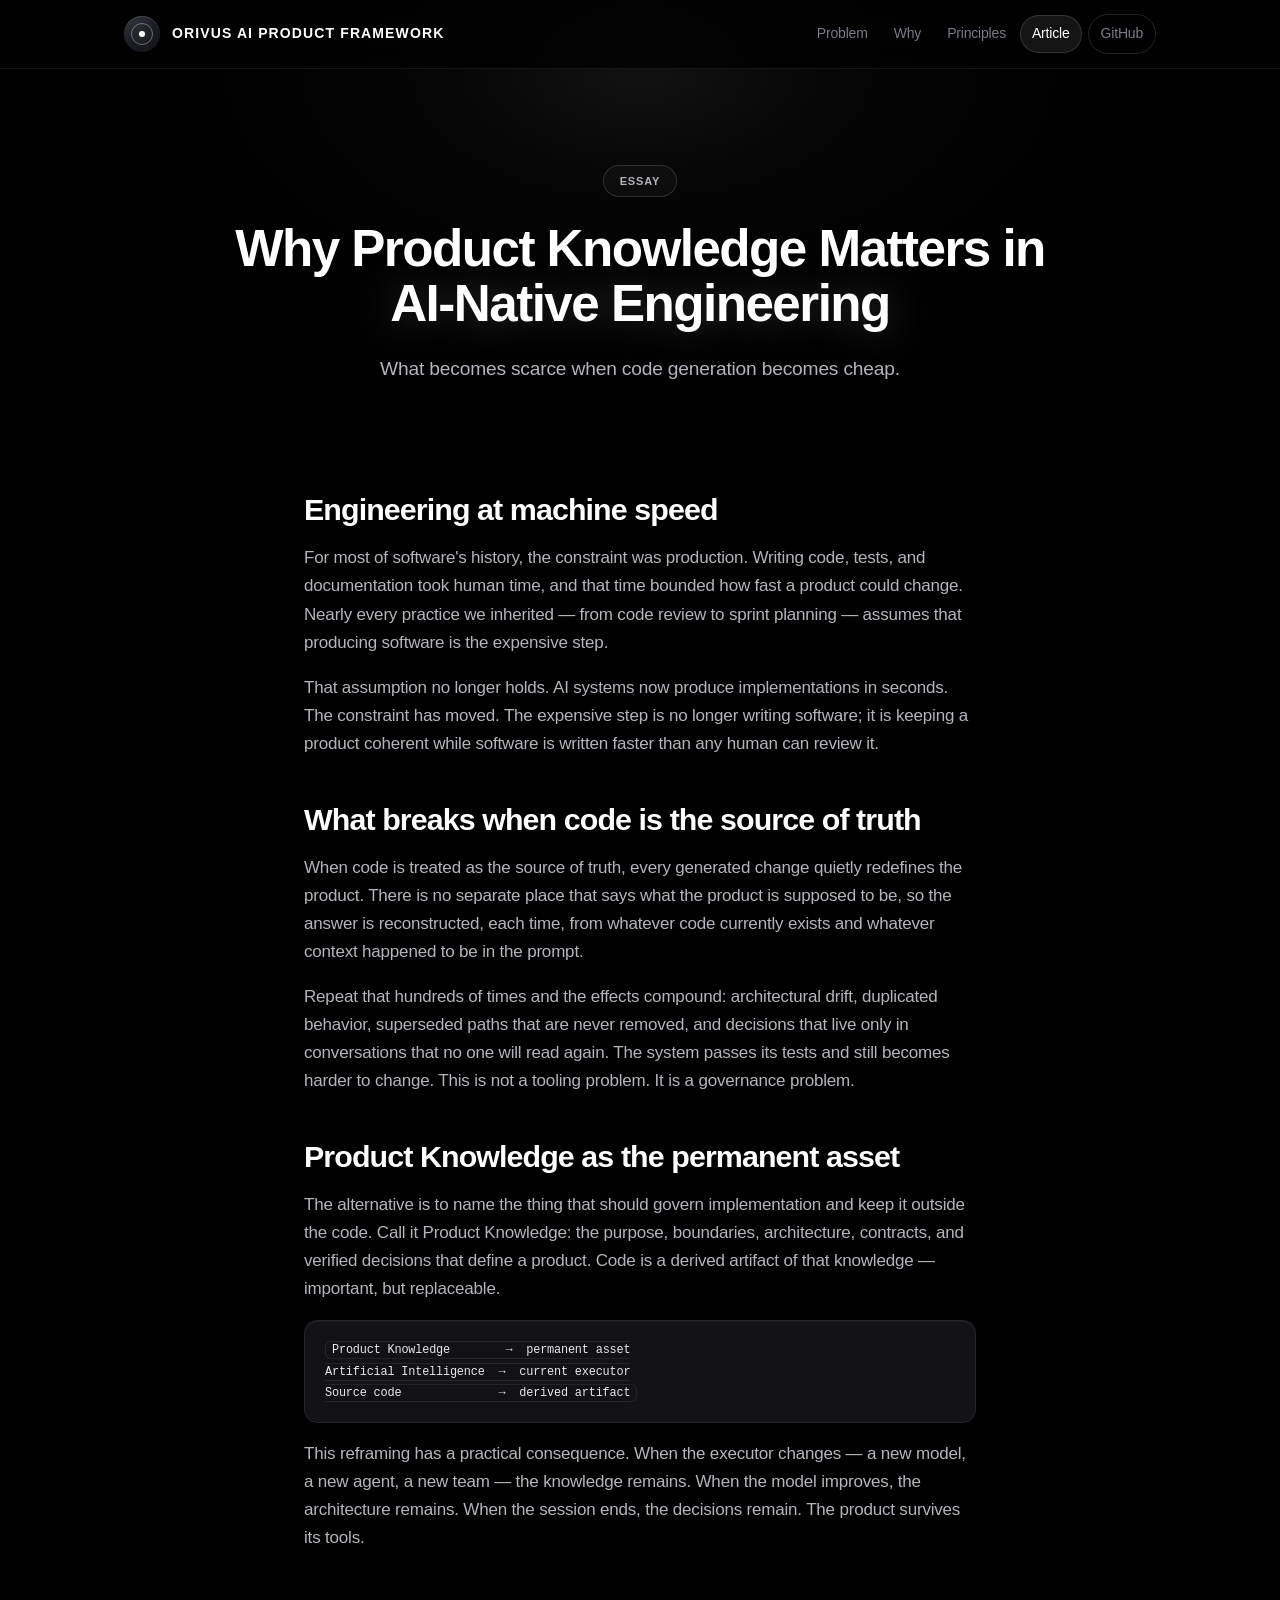
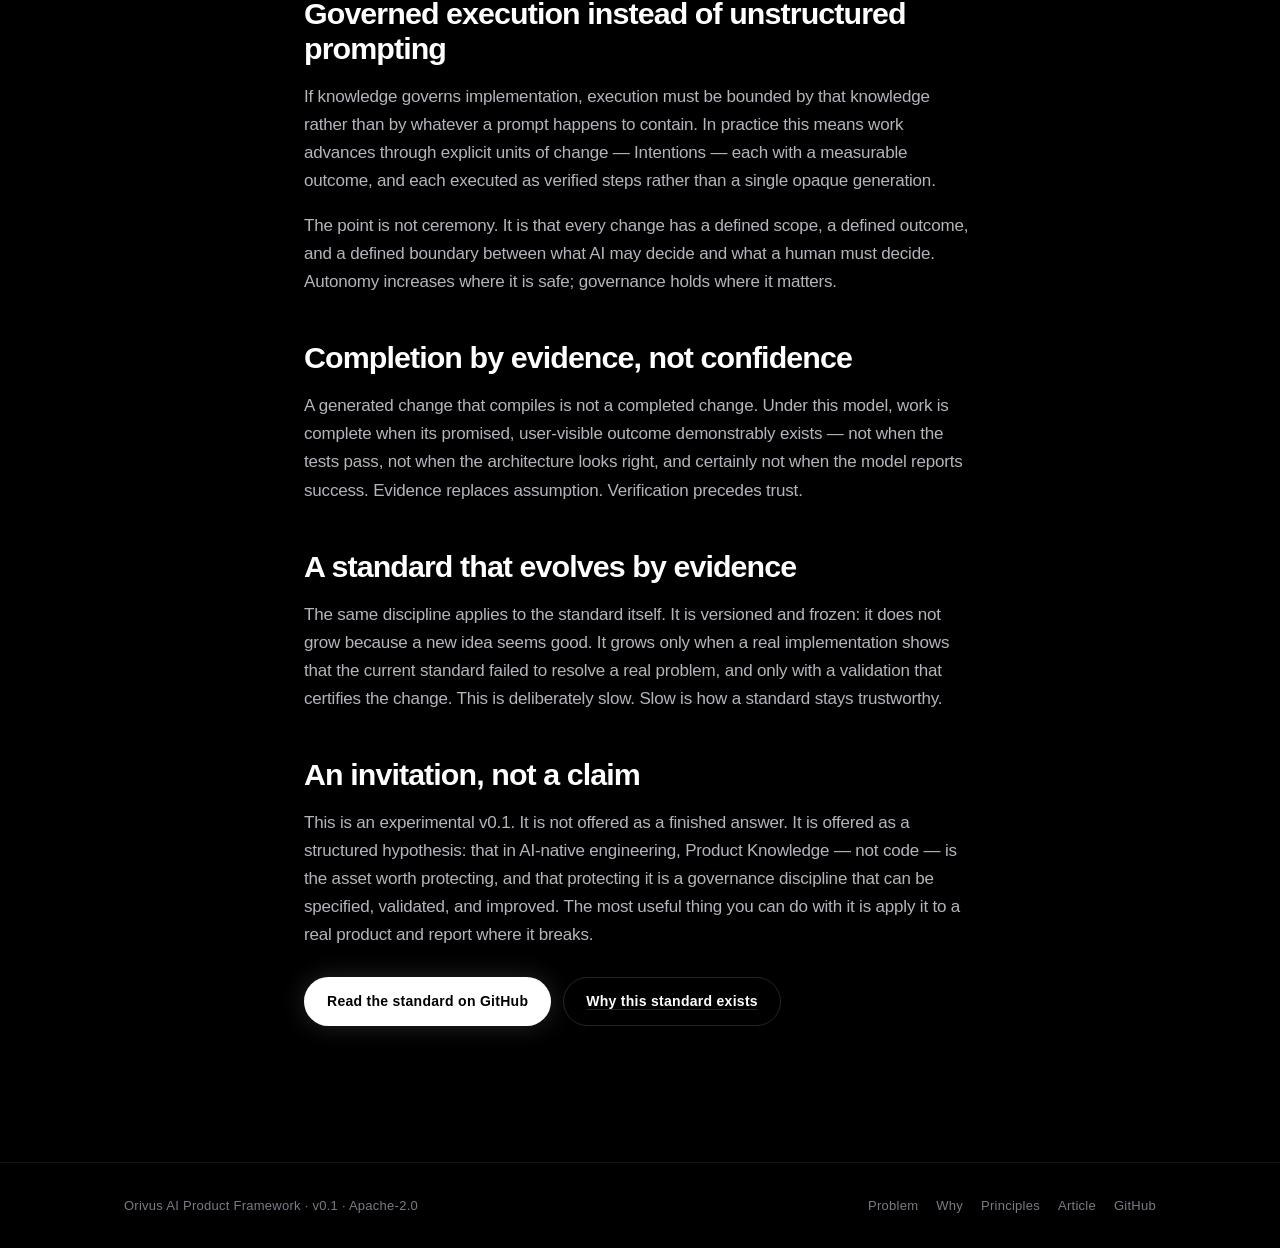
==== docs/article.html @ 61d412f3 "Initial release of Orivus AI Product Framework v0.1. Validated framework nucleus: specifications, go" ====
<!DOCTYPE html>
<html lang="en">
  <head>
    <meta charset="utf-8" />
    <meta name="viewport" content="width=device-width, initial-scale=1" />
    <title>
      Why Product Knowledge Matters in AI-Native Engineering — Orivus AI Product
      Framework
    </title>
    <meta
      name="description"
      content="A technical essay on why Product Knowledge, not source code, becomes the primary engineering asset when AI executes engineering."
    />
    <link rel="icon" href="assets/orivus-logo.png" type="image/png" />
    <link rel="stylesheet" href="css/style.css" />
  </head>
  <body>
    <header class="site">
      <div class="wrap">
        <a class="brand" href="index.html">
          <span class="mark" aria-hidden="true"></span>
          <span class="label">Orivus AI Product Framework</span>
          <span class="label-short">Orivus</span>
        </a>
        <nav class="top">
          <a href="problem.html">Problem</a>
          <a href="why.html">Why</a>
          <a href="principles.html">Principles</a>
          <a href="article.html" class="active">Article</a>
          <a class="gh" href="https://github.com/orivus/orivus-ai-product-framework">GitHub</a>
        </nav>
      </div>
    </header>

    <main>
      <section class="hero" style="padding-bottom: 24px">
        <div class="wrap">
          <span class="eyebrow">Essay</span>
          <h1>
            Why Product Knowledge Matters in<br /><span class="grad-text"
              >AI-Native Engineering</span
            >
          </h1>
          <p class="subtitle">
            What becomes scarce when code generation becomes cheap.
          </p>
        </div>
      </section>

      <section style="padding-top: 8px">
        <div class="wrap prose">
          <h2>Engineering at machine speed</h2>
          <p>
            For most of software's history, the constraint was production. Writing
            code, tests, and documentation took human time, and that time bounded
            how fast a product could change. Nearly every practice we inherited —
            from code review to sprint planning — assumes that producing software
            is the expensive step.
          </p>
          <p>
            That assumption no longer holds. AI systems now produce
            implementations in seconds. The constraint has moved. The expensive
            step is no longer writing software; it is keeping a product coherent
            while software is written faster than any human can review it.
          </p>

          <h2>What breaks when code is the source of truth</h2>
          <p>
            When code is treated as the source of truth, every generated change
            quietly redefines the product. There is no separate place that says
            what the product is supposed to be, so the answer is reconstructed,
            each time, from whatever code currently exists and whatever context
            happened to be in the prompt.
          </p>
          <p>
            Repeat that hundreds of times and the effects compound: architectural
            drift, duplicated behavior, superseded paths that are never removed,
            and decisions that live only in conversations that no one will read
            again. The system passes its tests and still becomes harder to
            change. This is not a tooling problem. It is a governance problem.
          </p>

          <h2>Product Knowledge as the permanent asset</h2>
          <p>
            The alternative is to name the thing that should govern implementation
            and keep it outside the code. Call it Product Knowledge: the purpose,
            boundaries, architecture, contracts, and verified decisions that
            define a product. Code is a derived artifact of that knowledge —
            important, but replaceable.
          </p>
          <pre><code>Product Knowledge        →  permanent asset
Artificial Intelligence  →  current executor
Source code              →  derived artifact</code></pre>
          <p>
            This reframing has a practical consequence. When the executor
            changes — a new model, a new agent, a new team — the knowledge
            remains. When the model improves, the architecture remains. When the
            session ends, the decisions remain. The product survives its tools.
          </p>

          <h2>Governed execution instead of unstructured prompting</h2>
          <p>
            If knowledge governs implementation, execution must be bounded by that
            knowledge rather than by whatever a prompt happens to contain. In
            practice this means work advances through explicit units of change —
            Intentions — each with a measurable outcome, and each executed as
            verified steps rather than a single opaque generation.
          </p>
          <p>
            The point is not ceremony. It is that every change has a defined
            scope, a defined outcome, and a defined boundary between what AI may
            decide and what a human must decide. Autonomy increases where it is
            safe; governance holds where it matters.
          </p>

          <h2>Completion by evidence, not confidence</h2>
          <p>
            A generated change that compiles is not a completed change. Under this
            model, work is complete when its promised, user-visible outcome
            demonstrably exists — not when the tests pass, not when the
            architecture looks right, and certainly not when the model reports
            success. Evidence replaces assumption. Verification precedes trust.
          </p>

          <h2>A standard that evolves by evidence</h2>
          <p>
            The same discipline applies to the standard itself. It is versioned
            and frozen: it does not grow because a new idea seems good. It grows
            only when a real implementation shows that the current standard failed
            to resolve a real problem, and only with a validation that certifies
            the change. This is deliberately slow. Slow is how a standard stays
            trustworthy.
          </p>

          <h2>An invitation, not a claim</h2>
          <p>
            This is an experimental v0.1. It is not offered as a finished answer.
            It is offered as a structured hypothesis: that in AI-native
            engineering, Product Knowledge — not code — is the asset worth
            protecting, and that protecting it is a governance discipline that can
            be specified, validated, and improved. The most useful thing you can
            do with it is apply it to a real product and report where it breaks.
          </p>

          <div class="actions" style="margin-top: 28px">
            <a
              class="btn primary"
              href="https://github.com/orivus/orivus-ai-product-framework"
              >Read the standard on GitHub</a
            >
            <a class="btn ghost" href="why.html">Why this standard exists</a>
          </div>
        </div>
      </section>
    </main>

    <footer class="site">
      <div class="wrap">
        <span>Orivus AI Product Framework · v0.1 · Apache-2.0</span>
        <span class="links">
          <a href="problem.html">Problem</a>
          <a href="why.html">Why</a>
          <a href="principles.html">Principles</a>
          <a href="article.html">Article</a>
          <a href="https://github.com/orivus/orivus-ai-product-framework">GitHub</a>
        </span>
      </div>
    </footer>
  </body>
</html>
---- docs/css/style.css ----
/* ============================================================
   Orivus AI Product Framework — website
   Brand-aligned: dark-first, black / white / metallic grey,
   circular glow motifs from the Orivus identity.
   ============================================================ */

:root {
  /* Orivus palette — derived from brand logo */
  --black: #000000;
  --white: #ffffff;
  --grey-100: #e8e8ea;
  --grey-200: #b4b4bc;
  --grey-300: #7a7a86;
  --grey-400: #4a4a54;
  --grey-500: #2a2a32;
  --grey-600: #1a1a20;
  --grey-700: #111116;
  --grey-800: #0a0a0d;

  --bg: var(--black);
  --bg-soft: var(--grey-800);
  --bg-elev: var(--grey-700);
  --fg: var(--white);
  --fg-soft: var(--grey-100);
  --muted: var(--grey-300);
  --border: rgba(255, 255, 255, 0.08);
  --border-strong: rgba(255, 255, 255, 0.14);
  --code-bg: var(--grey-700);
  --code-fg: var(--grey-100);

  /* Accent = luminous white (logo core glow), not purple */
  --accent: var(--white);
  --accent-soft: rgba(255, 255, 255, 0.06);
  --accent-ring: rgba(255, 255, 255, 0.22);
  --glow: rgba(255, 255, 255, 0.35);

  --metallic: linear-gradient(
    145deg,
    #3a3a44 0%,
    #1e1e26 45%,
    #121218 100%
  );
  --metallic-border: linear-gradient(
    145deg,
    rgba(255, 255, 255, 0.18),
    rgba(255, 255, 255, 0.04)
  );

  --shadow-sm: 0 1px 2px rgba(0, 0, 0, 0.6);
  --shadow-md: 0 12px 40px rgba(0, 0, 0, 0.55);
  --shadow-lg: 0 32px 80px rgba(0, 0, 0, 0.7);
  --shadow-glow: 0 0 60px rgba(255, 255, 255, 0.06);

  --radius: 14px;
  --radius-lg: 20px;
  --radius-full: 999px;
  --max: 1080px;
  --measure: 720px;

  --font: -apple-system, BlinkMacSystemFont, "Segoe UI", Roboto, Helvetica,
    Arial, sans-serif;
  --mono: ui-monospace, "SF Mono", SFMono-Regular, Menlo, Consolas, monospace;

  --tracking-wide: 0.08em;
  --tracking-tight: -0.03em;
}

* {
  box-sizing: border-box;
}

html {
  scroll-behavior: smooth;
  -webkit-text-size-adjust: 100%;
  color-scheme: dark;
}

body {
  margin: 0;
  background: var(--bg);
  color: var(--fg);
  font-family: var(--font);
  font-size: 17px;
  line-height: 1.65;
  letter-spacing: -0.011em;
  -webkit-font-smoothing: antialiased;
  text-rendering: optimizeLegibility;
}

/* Ambient orb — echoes logo center glow */
body::before {
  content: "";
  position: fixed;
  top: -20%;
  left: 50%;
  transform: translateX(-50%);
  width: min(900px, 120vw);
  height: 500px;
  background: radial-gradient(
    ellipse at center,
    rgba(255, 255, 255, 0.07) 0%,
    rgba(255, 255, 255, 0.02) 35%,
    transparent 70%
  );
  pointer-events: none;
  z-index: 0;
}

.wrap {
  width: 100%;
  max-width: var(--max);
  margin: 0 auto;
  padding: 0 24px;
  position: relative;
  z-index: 1;
}

.measure {
  max-width: var(--measure);
}

/* ---------- Header ---------- */
header.site {
  position: sticky;
  top: 0;
  z-index: 50;
  background: rgba(0, 0, 0, 0.75);
  backdrop-filter: saturate(140%) blur(16px);
  -webkit-backdrop-filter: saturate(140%) blur(16px);
  border-bottom: 1px solid var(--border);
}

header.site .wrap {
  display: flex;
  align-items: center;
  justify-content: space-between;
  min-height: 68px;
  gap: 16px;
}

.brand {
  display: inline-flex;
  align-items: center;
  gap: 12px;
  font-weight: 600;
  font-size: 14px;
  letter-spacing: var(--tracking-wide);
  text-transform: uppercase;
  text-decoration: none;
  color: var(--fg);
  white-space: nowrap;
}

.brand img {
  width: 36px;
  height: 36px;
  object-fit: contain;
  flex: none;
}

/* CSS fallback mark when no image — concentric eye */
.brand .mark {
  width: 36px;
  height: 36px;
  flex: none;
  position: relative;
  border-radius: 50%;
  background: var(--metallic);
  box-shadow: inset 0 1px 0 rgba(255, 255, 255, 0.12),
    var(--shadow-sm);
}

.brand .mark::before {
  content: "";
  position: absolute;
  inset: 7px;
  border-radius: 50%;
  border: 1px solid rgba(255, 255, 255, 0.35);
}

.brand .mark::after {
  content: "";
  position: absolute;
  top: 50%;
  left: 50%;
  width: 6px;
  height: 6px;
  margin: -3px 0 0 -3px;
  border-radius: 50%;
  background: var(--white);
  box-shadow: 0 0 12px var(--glow), 0 0 24px rgba(255, 255, 255, 0.15);
}

.brand .label {
  display: none;
}

.brand .label-short {
  display: inline;
}

@media (min-width: 720px) {
  .brand .label {
    display: inline;
  }
  .brand .label-short {
    display: none;
  }
}

nav.top {
  display: flex;
  align-items: center;
  gap: 2px;
  flex-wrap: wrap;
}

nav.top a {
  color: var(--muted);
  text-decoration: none;
  font-size: 14px;
  padding: 7px 12px;
  border-radius: var(--radius-full);
  transition: color 0.15s ease, background 0.15s ease;
}

nav.top a:hover {
  color: var(--fg);
  background: var(--accent-soft);
}

nav.top a.active {
  color: var(--fg);
  background: rgba(255, 255, 255, 0.08);
  box-shadow: inset 0 0 0 1px var(--border-strong);
}

nav.top a.gh {
  border: 1px solid var(--border-strong);
  margin-left: 4px;
}

/* ---------- Layout ---------- */
main {
  position: relative;
  z-index: 1;
  padding: 0 0 96px;
}

section {
  padding: 40px 0;
}

/* ---------- Hero ---------- */
.hero {
  padding: 96px 0 64px;
  text-align: center;
  position: relative;
}

/* Hero lockup: icon + wordmark, no boxed logo */
.hero-lockup {
  display: flex;
  align-items: center;
  justify-content: center;
  gap: 16px;
  margin: 0 auto 36px;
}

.hero-wordmark {
  font-size: clamp(1.9rem, 5.5vw, 2.7rem);
  font-weight: 500;
  letter-spacing: 0.34em;
  text-indent: 0.34em;
  color: var(--white);
}

/* Icon = concentric rings + glowing core, transparent background */
.hero-orb {
  width: clamp(40px, 9vw, 52px);
  height: clamp(40px, 9vw, 52px);
  position: relative;
  border-radius: 50%;
  border: 1.5px solid rgba(255, 255, 255, 0.28);
  flex: none;
}

.hero-orb::before {
  content: "";
  position: absolute;
  inset: 26%;
  border-radius: 50%;
  border: 1px solid rgba(255, 255, 255, 0.5);
}

.hero-orb::after {
  content: "";
  position: absolute;
  top: 50%;
  left: 50%;
  width: 22%;
  height: 22%;
  transform: translate(-50%, -50%);
  border-radius: 50%;
  background: var(--white);
  box-shadow: 0 0 12px var(--glow), 0 0 28px rgba(255, 255, 255, 0.3);
}

.hero .badges {
  justify-content: center;
}

.eyebrow {
  display: inline-flex;
  align-items: center;
  gap: 8px;
  font-size: 11px;
  font-weight: 600;
  letter-spacing: var(--tracking-wide);
  text-transform: uppercase;
  color: var(--grey-200);
  border: 1px solid var(--border-strong);
  padding: 6px 16px;
  border-radius: var(--radius-full);
  margin-bottom: 24px;
  background: rgba(255, 255, 255, 0.03);
}

h1 {
  font-size: clamp(2.1rem, 5vw, 3.2rem);
  line-height: 1.08;
  letter-spacing: var(--tracking-tight);
  font-weight: 700;
  margin: 0 0 22px;
}

/* Highlight = white glow text, not purple gradient */
.grad-text {
  color: var(--white);
  text-shadow: 0 0 40px rgba(255, 255, 255, 0.25);
}

.hero .subtitle {
  max-width: 600px;
  margin: 0 auto 32px;
  color: var(--grey-200);
  font-size: clamp(1.02rem, 2.2vw, 1.2rem);
  line-height: 1.6;
}

.subtitle {
  color: var(--grey-200);
  font-size: 1.1rem;
}

/* ---------- Buttons ---------- */
.actions {
  display: flex;
  gap: 12px;
  flex-wrap: wrap;
  align-items: center;
}

.hero .actions {
  justify-content: center;
}

.btn {
  display: inline-flex;
  align-items: center;
  gap: 8px;
  padding: 12px 22px;
  border-radius: var(--radius-full);
  font-size: 14px;
  font-weight: 600;
  letter-spacing: 0.02em;
  text-decoration: none;
  border: 1px solid transparent;
  transition: transform 0.12s ease, box-shadow 0.15s ease, background 0.15s ease,
    border-color 0.15s ease, color 0.15s ease;
  cursor: pointer;
}

.btn:active {
  transform: translateY(1px);
}

.btn.primary {
  color: var(--black);
  background: var(--white);
  box-shadow: 0 0 24px rgba(255, 255, 255, 0.15);
}

.btn.primary:hover {
  box-shadow: 0 0 36px rgba(255, 255, 255, 0.28);
}

.btn.ghost {
  color: var(--fg);
  border-color: var(--border-strong);
  background: transparent;
}

.btn.ghost:hover {
  border-color: rgba(255, 255, 255, 0.35);
  background: var(--accent-soft);
}

/* ---------- Badges ---------- */
.badges {
  display: flex;
  gap: 8px;
  flex-wrap: wrap;
  margin: 0 0 28px;
}

.badge {
  font-size: 12px;
  font-weight: 500;
  letter-spacing: 0.04em;
  color: var(--muted);
  border: 1px solid var(--border);
  border-radius: var(--radius-full);
  padding: 4px 12px;
  background: rgba(255, 255, 255, 0.02);
}

/* ---------- Section headings ---------- */
.section-head {
  margin-bottom: 28px;
}

.section-head.center {
  text-align: center;
}

h2 {
  font-size: clamp(1.45rem, 3vw, 1.9rem);
  line-height: 1.15;
  letter-spacing: var(--tracking-tight);
  font-weight: 650;
  margin: 0 0 10px;
}

h3 {
  font-size: 1.1rem;
  letter-spacing: -0.01em;
  font-weight: 600;
  margin: 0 0 8px;
}

.section-head p {
  color: var(--muted);
  margin: 0;
  font-size: 1.02rem;
}

/* ---------- Prose ---------- */
.prose {
  max-width: var(--measure);
}

.prose p,
.prose li {
  color: var(--grey-200);
}

.prose h2 {
  margin-top: 44px;
}

.prose h3 {
  margin-top: 28px;
}

a {
  color: var(--white);
  text-decoration: none;
}

.prose a {
  text-decoration: underline;
  text-underline-offset: 3px;
  text-decoration-color: var(--border-strong);
}

.prose a:hover {
  text-decoration-color: var(--white);
}

/* ---------- Cards — metallic like logo disc ---------- */
.card {
  background: var(--metallic);
  border: 1px solid var(--border);
  border-radius: var(--radius-lg);
  padding: 26px;
  box-shadow: var(--shadow-sm), inset 0 1px 0 rgba(255, 255, 255, 0.06);
  transition: transform 0.16s ease, box-shadow 0.16s ease,
    border-color 0.16s ease;
}

.card.hoverable:hover {
  transform: translateY(-3px);
  box-shadow: var(--shadow-md), var(--shadow-glow);
  border-color: var(--border-strong);
}

.grid {
  display: grid;
  gap: 18px;
}

.grid.cols-2 {
  grid-template-columns: repeat(2, 1fr);
}

.grid.cols-3 {
  grid-template-columns: repeat(3, 1fr);
}

.card .k {
  font-size: 11px;
  font-weight: 600;
  letter-spacing: var(--tracking-wide);
  text-transform: uppercase;
  color: var(--grey-200);
  margin-bottom: 10px;
}

.card p {
  color: var(--grey-200);
}

.card ul {
  margin: 0;
  padding-left: 18px;
  color: var(--grey-200);
}

/* ---------- Statement ---------- */
.statement {
  background: var(--metallic);
  border: 1px solid var(--border-strong);
  border-radius: var(--radius-lg);
  padding: 36px;
  text-align: center;
  box-shadow: var(--shadow-glow);
}

.statement p {
  margin: 6px 0;
  font-size: clamp(1.05rem, 2.4vw, 1.35rem);
  font-weight: 600;
  letter-spacing: -0.015em;
  color: var(--white);
}

.statement .note {
  font-size: 0.96rem;
  font-weight: 400;
  color: var(--muted);
  margin-top: 16px;
}

/* ---------- Flow steps ---------- */
.flow {
  display: grid;
  gap: 12px;
  counter-reset: step;
}

.flow .step {
  display: flex;
  gap: 16px;
  align-items: flex-start;
  background: var(--metallic);
  border: 1px solid var(--border);
  border-radius: var(--radius);
  padding: 18px 20px;
  box-shadow: inset 0 1px 0 rgba(255, 255, 255, 0.05);
  transition: border-color 0.15s ease;
}

.flow .step:hover {
  border-color: var(--border-strong);
}

.flow .step .num {
  counter-increment: step;
  flex: none;
  width: 36px;
  height: 36px;
  display: grid;
  place-items: center;
  border-radius: 50%;
  background: var(--grey-600);
  border: 1px solid rgba(255, 255, 255, 0.2);
  color: var(--white);
  font-weight: 700;
  font-size: 13px;
  box-shadow: 0 0 12px rgba(255, 255, 255, 0.06);
}

.flow .step .num::before {
  content: counter(step);
}

.flow .step h3 {
  margin: 2px 0 4px;
  font-size: 1.02rem;
}

.flow .step p {
  margin: 0;
  color: var(--muted);
  font-size: 0.94rem;
}

/* ---------- Code ---------- */
pre {
  background: var(--grey-700);
  color: var(--grey-100);
  border: 1px solid var(--border);
  border-radius: var(--radius);
  padding: 18px 20px;
  overflow-x: auto;
  font-family: var(--mono);
  font-size: 13.5px;
  line-height: 1.6;
  box-shadow: inset 0 1px 0 rgba(255, 255, 255, 0.04);
}

.prose code,
p code,
li code,
td code {
  font-family: var(--mono);
  font-size: 0.88em;
  background: var(--grey-700);
  border: 1px solid var(--border);
  padding: 1px 6px;
  border-radius: 6px;
  color: var(--grey-100);
}

pre code {
  background: none;
  border: none;
  padding: 0;
  font-size: inherit;
}

.code-card {
  background: var(--grey-700);
  border: 1px solid var(--border-strong);
  border-radius: var(--radius-lg);
  box-shadow: var(--shadow-md), var(--shadow-glow);
  overflow: hidden;
  text-align: left;
  max-width: 520px;
  margin: 0 auto;
}

.code-card .bar {
  display: flex;
  gap: 7px;
  padding: 12px 16px;
  border-bottom: 1px solid var(--border);
  background: var(--grey-800);
}

.code-card .bar span {
  width: 10px;
  height: 10px;
  border-radius: 50%;
  background: var(--grey-500);
  border: 1px solid var(--border-strong);
}

.code-card pre {
  border: none;
  border-radius: 0;
  box-shadow: none;
  margin: 0;
  background: transparent;
}

/* ---------- Tables ---------- */
.table-wrap {
  overflow-x: auto;
  border: 1px solid var(--border);
  border-radius: var(--radius);
  background: var(--metallic);
  box-shadow: var(--shadow-sm);
}

table {
  border-collapse: collapse;
  width: 100%;
  font-size: 15px;
}

th,
td {
  padding: 12px 16px;
  text-align: left;
  vertical-align: top;
  border-bottom: 1px solid var(--border);
}

thead th {
  background: rgba(255, 255, 255, 0.03);
  font-weight: 600;
  color: var(--white);
  white-space: nowrap;
  font-size: 13px;
  letter-spacing: 0.03em;
  text-transform: uppercase;
}

tbody tr:last-child td {
  border-bottom: none;
}

tbody tr:hover td {
  background: rgba(255, 255, 255, 0.02);
}

td {
  color: var(--grey-200);
}

.prose table {
  margin: 18px 0;
}

/* ---------- CTA band ---------- */
.cta-band {
  background: var(--metallic);
  border: 1px solid var(--border-strong);
  border-radius: var(--radius-lg);
  padding: 48px 44px;
  text-align: center;
  box-shadow: var(--shadow-glow);
  position: relative;
  overflow: hidden;
}

.cta-band::before {
  content: "";
  position: absolute;
  top: -40%;
  left: 50%;
  transform: translateX(-50%);
  width: 400px;
  height: 200px;
  background: radial-gradient(
    ellipse,
    rgba(255, 255, 255, 0.08),
    transparent 70%
  );
  pointer-events: none;
}

.cta-band h2,
.cta-band p,
.cta-band .actions {
  position: relative;
}

.cta-band h2 {
  margin-bottom: 8px;
}

.cta-band p {
  color: var(--muted);
  margin: 0 auto 24px;
  max-width: 520px;
}

/* ---------- Footer ---------- */
footer.site {
  border-top: 1px solid var(--border);
  padding: 32px 0;
  color: var(--muted);
  font-size: 13px;
  letter-spacing: 0.02em;
  position: relative;
  z-index: 1;
}

footer.site .wrap {
  display: flex;
  justify-content: space-between;
  gap: 16px;
  flex-wrap: wrap;
  align-items: center;
}

footer.site a {
  color: var(--muted);
  text-decoration: none;
}

footer.site a:hover {
  color: var(--white);
}

footer.site .links {
  display: flex;
  gap: 18px;
  flex-wrap: wrap;
}

.note {
  color: var(--muted);
  font-size: 15px;
}

.center {
  text-align: center;
}

/* ---------- Reveal ---------- */
@media (prefers-reduced-motion: no-preference) {
  .reveal {
    opacity: 0;
    transform: translateY(14px);
    animation: reveal 0.65s cubic-bezier(0.22, 1, 0.36, 1) forwards;
  }
  .reveal.d1 {
    animation-delay: 0.06s;
  }
  .reveal.d2 {
    animation-delay: 0.14s;
  }
  .reveal.d3 {
    animation-delay: 0.22s;
  }
  .reveal.d4 {
    animation-delay: 0.3s;
  }

  @keyframes reveal {
    to {
      opacity: 1;
      transform: none;
    }
  }
}

/* ---------- Responsive ---------- */
@media (max-width: 820px) {
  .grid.cols-3,
  .grid.cols-2 {
    grid-template-columns: 1fr;
  }
}

@media (max-width: 560px) {
  body {
    font-size: 16px;
  }
  .hero {
    padding: 64px 0 40px;
  }
  .hero-lockup {
    gap: 14px;
    margin-bottom: 28px;
  }
  .hero-wordmark {
    letter-spacing: 0.28em;
    text-indent: 0.28em;
  }
  nav.top a:not(.gh) {
    display: none;
  }
  .cta-band {
    padding: 32px 22px;
  }
}
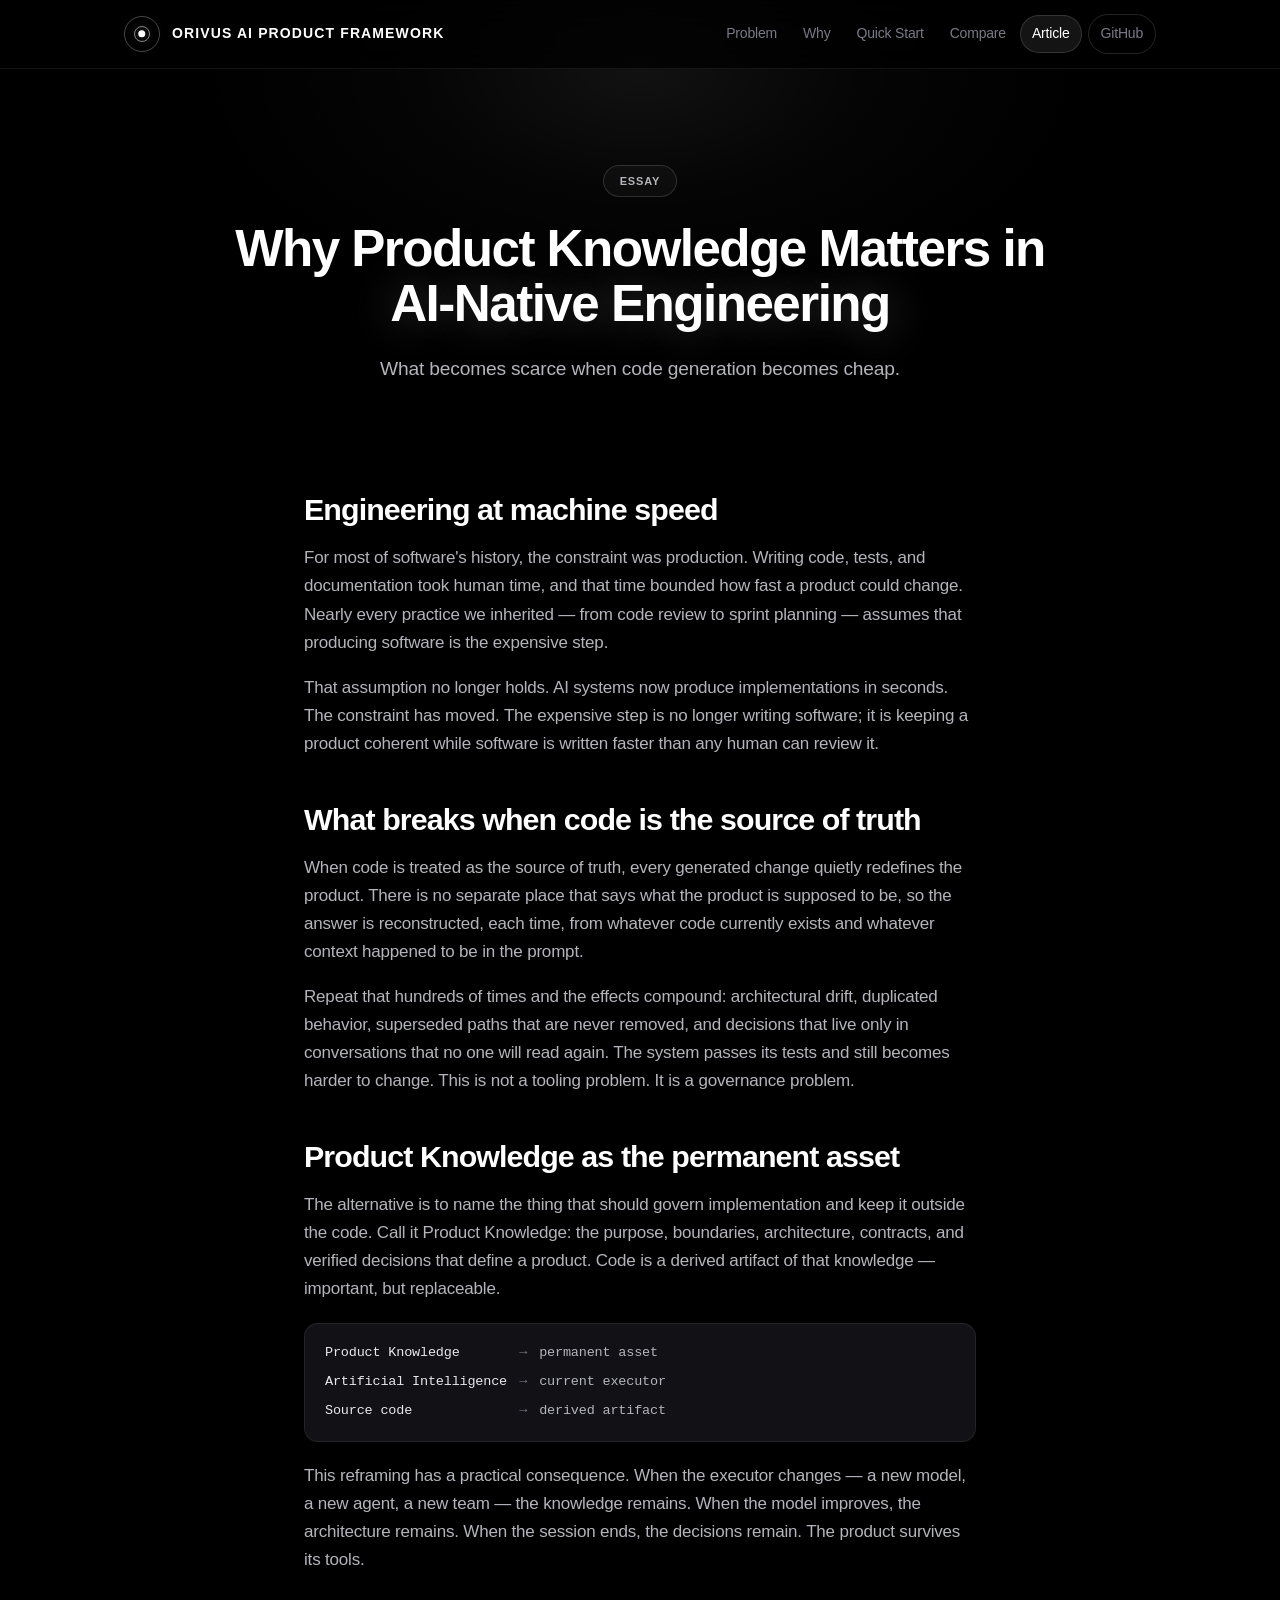
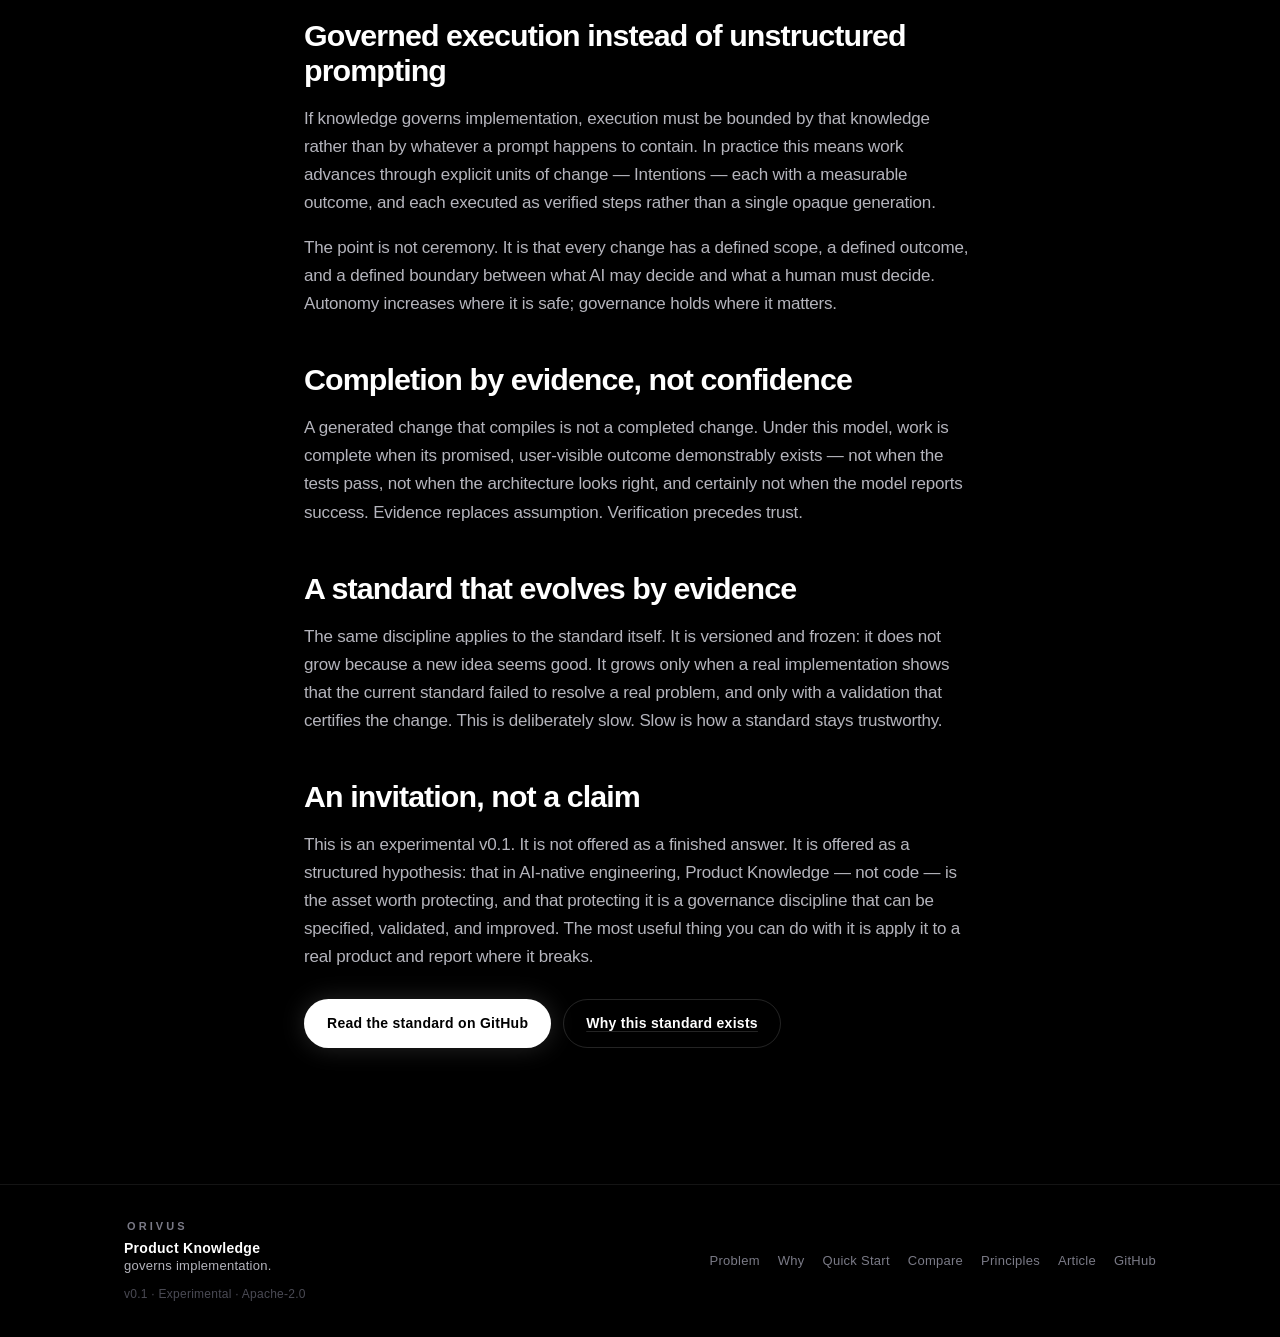
==== commit d99ba13d: "docs: add Quick Start, Comparison, official diagram, and credibility to website Editorial only — v0." ====
--- a/docs/article.html
+++ b/docs/article.html
@@ -25,7 +25,8 @@
         <nav class="top">
           <a href="problem.html">Problem</a>
           <a href="why.html">Why</a>
-          <a href="principles.html">Principles</a>
+          <a href="quickstart.html">Quick Start</a>
+          <a href="comparison.html">Compare</a>
           <a href="article.html" class="active">Article</a>
           <a class="gh" href="https://github.com/orivus/orivus-ai-product-framework">GitHub</a>
         </nav>
@@ -88,9 +89,23 @@
             define a product. Code is a derived artifact of that knowledge —
             important, but replaceable.
           </p>
-          <pre><code>Product Knowledge        →  permanent asset
-Artificial Intelligence  →  current executor
-Source code              →  derived artifact</code></pre>
+          <div class="keylines" aria-label="Product Knowledge hierarchy">
+            <div class="line">
+              <span class="label">Product Knowledge</span>
+              <span class="arrow">→</span>
+              <span class="value">permanent asset</span>
+            </div>
+            <div class="line">
+              <span class="label">Artificial Intelligence</span>
+              <span class="arrow">→</span>
+              <span class="value">current executor</span>
+            </div>
+            <div class="line">
+              <span class="label">Source code</span>
+              <span class="arrow">→</span>
+              <span class="value">derived artifact</span>
+            </div>
+          </div>
           <p>
             This reframing has a practical consequence. When the executor
             changes — a new model, a new agent, a new team — the knowledge
@@ -155,15 +170,24 @@
     </main>
 
     <footer class="site">
-      <div class="wrap">
-        <span>Orivus AI Product Framework · v0.1 · Apache-2.0</span>
-        <span class="links">
+      <div class="wrap footer-inner">
+        <div class="footer-brand">
+          <div class="brand-statement compact">
+            <span class="brand-statement-mark">ORIVUS</span>
+            <span class="brand-statement-line accent">Product Knowledge</span>
+            <span class="brand-statement-line">governs implementation.</span>
+          </div>
+          <span class="footer-meta">v0.1 · Experimental · Apache-2.0</span>
+        </div>
+        <nav class="links" aria-label="Footer">
           <a href="problem.html">Problem</a>
           <a href="why.html">Why</a>
+          <a href="quickstart.html">Quick Start</a>
+          <a href="comparison.html">Compare</a>
           <a href="principles.html">Principles</a>
           <a href="article.html">Article</a>
           <a href="https://github.com/orivus/orivus-ai-product-framework">GitHub</a>
-        </span>
+        </nav>
       </div>
     </footer>
   </body>
--- a/docs/css/style.css
+++ b/docs/css/style.css
@@ -158,133 +158,23 @@
   flex: none;
 }
 
-/* CSS fallback mark when no image — concentric eye */
-.brand .mark {
-  width: 36px;
-  height: 36px;
-  flex: none;
-  position: relative;
-  border-radius: 50%;
-  background: var(--metallic);
-  box-shadow: inset 0 1px 0 rgba(255, 255, 255, 0.12),
-    var(--shadow-sm);
-}
-
-.brand .mark::before {
-  content: "";
-  position: absolute;
-  inset: 7px;
-  border-radius: 50%;
-  border: 1px solid rgba(255, 255, 255, 0.35);
-}
-
-.brand .mark::after {
-  content: "";
-  position: absolute;
-  top: 50%;
-  left: 50%;
-  width: 6px;
-  height: 6px;
-  margin: -3px 0 0 -3px;
-  border-radius: 50%;
-  background: var(--white);
-  box-shadow: 0 0 12px var(--glow), 0 0 24px rgba(255, 255, 255, 0.15);
-}
-
-.brand .label {
-  display: none;
-}
-
-.brand .label-short {
-  display: inline;
-}
-
-@media (min-width: 720px) {
-  .brand .label {
-    display: inline;
-  }
-  .brand .label-short {
-    display: none;
-  }
-}
-
-nav.top {
-  display: flex;
-  align-items: center;
-  gap: 2px;
-  flex-wrap: wrap;
-}
-
-nav.top a {
-  color: var(--muted);
-  text-decoration: none;
-  font-size: 14px;
-  padding: 7px 12px;
-  border-radius: var(--radius-full);
-  transition: color 0.15s ease, background 0.15s ease;
-}
-
-nav.top a:hover {
-  color: var(--fg);
-  background: var(--accent-soft);
-}
-
-nav.top a.active {
-  color: var(--fg);
-  background: rgba(255, 255, 255, 0.08);
-  box-shadow: inset 0 0 0 1px var(--border-strong);
-}
-
-nav.top a.gh {
-  border: 1px solid var(--border-strong);
-  margin-left: 4px;
-}
-
-/* ---------- Layout ---------- */
-main {
-  position: relative;
-  z-index: 1;
-  padding: 0 0 96px;
-}
-
-section {
-  padding: 40px 0;
-}
-
-/* ---------- Hero ---------- */
-.hero {
-  padding: 96px 0 64px;
-  text-align: center;
-  position: relative;
-}
-
-/* Hero lockup: icon + wordmark, no boxed logo */
-.hero-lockup {
-  display: flex;
-  align-items: center;
-  justify-content: center;
-  gap: 16px;
-  margin: 0 auto 36px;
-}
-
-.hero-wordmark {
-  font-size: clamp(1.9rem, 5.5vw, 2.7rem);
-  font-weight: 500;
-  letter-spacing: 0.34em;
-  text-indent: 0.34em;
-  color: var(--white);
-}
-
-/* Icon = concentric rings + glowing core, transparent background */
+/* Orivus orb — concentric rings + glowing core (header + hero) */
+.brand .mark,
 .hero-orb {
-  width: clamp(40px, 9vw, 52px);
-  height: clamp(40px, 9vw, 52px);
   position: relative;
   border-radius: 50%;
   border: 1.5px solid rgba(255, 255, 255, 0.28);
   flex: none;
-}
-
+  background: transparent;
+  box-shadow: none;
+}
+
+.brand .mark {
+  width: 36px;
+  height: 36px;
+}
+
+.brand .mark::before,
 .hero-orb::before {
   content: "";
   position: absolute;
@@ -293,6 +183,7 @@
   border: 1px solid rgba(255, 255, 255, 0.5);
 }
 
+.brand .mark::after,
 .hero-orb::after {
   content: "";
   position: absolute;
@@ -306,6 +197,102 @@
   box-shadow: 0 0 12px var(--glow), 0 0 28px rgba(255, 255, 255, 0.3);
 }
 
+.brand .label {
+  display: none;
+}
+
+.brand .label-short {
+  display: inline;
+}
+
+@media (min-width: 960px) {
+  .brand .label {
+    display: inline;
+  }
+  .brand .label-short {
+    display: none;
+  }
+}
+
+nav.top {
+  display: flex;
+  align-items: center;
+  gap: 2px;
+  flex-wrap: nowrap;
+  flex-shrink: 1;
+  min-width: 0;
+}
+
+nav.top a {
+  color: var(--muted);
+  text-decoration: none;
+  font-size: 14px;
+  padding: 7px 12px;
+  border-radius: var(--radius-full);
+  transition: color 0.15s ease, background 0.15s ease;
+}
+
+nav.top a:hover {
+  color: var(--fg);
+  background: var(--accent-soft);
+}
+
+nav.top a.active {
+  color: var(--fg);
+  background: rgba(255, 255, 255, 0.08);
+  box-shadow: inset 0 0 0 1px var(--border-strong);
+}
+
+nav.top a.gh {
+  border: 1px solid var(--border-strong);
+  margin-left: 4px;
+}
+
+/* ---------- Layout ---------- */
+main {
+  position: relative;
+  z-index: 1;
+  padding: 0 0 96px;
+}
+
+section {
+  padding: 40px 0;
+}
+
+/* ---------- Hero ---------- */
+.hero {
+  padding: 96px 0 64px;
+  text-align: center;
+  position: relative;
+}
+
+/* Hero lockup: icon + wordmark, no boxed logo */
+.hero-brand {
+  margin: 0 auto 32px;
+}
+
+.hero-lockup {
+  display: flex;
+  align-items: center;
+  justify-content: center;
+  gap: 16px;
+  margin: 0 auto;
+}
+
+.hero-wordmark {
+  font-size: clamp(1.9rem, 5.5vw, 2.7rem);
+  font-weight: 500;
+  letter-spacing: 0.34em;
+  text-indent: 0.34em;
+  color: var(--white);
+}
+
+/* Icon = concentric rings + glowing core, transparent background */
+.hero-orb {
+  width: clamp(40px, 9vw, 52px);
+  height: clamp(40px, 9vw, 52px);
+}
+
 .hero .badges {
   justify-content: center;
 }
@@ -458,6 +445,8 @@
 /* ---------- Prose ---------- */
 .prose {
   max-width: var(--measure);
+  margin: 0 auto;
+  width: 100%;
 }
 
 .prose p,
@@ -471,6 +460,21 @@
 
 .prose h3 {
   margin-top: 28px;
+}
+
+.prose ul {
+  margin: 16px 0;
+  padding-left: 1.35em;
+  list-style-position: outside;
+}
+
+.prose li {
+  margin-bottom: 14px;
+  padding-left: 0.4em;
+}
+
+.prose li::marker {
+  color: var(--grey-300);
 }
 
 a {
@@ -650,6 +654,45 @@
   font-size: inherit;
 }
 
+/* ---------- Key lines (hypothesis block) ---------- */
+.keylines {
+  background: var(--grey-700);
+  border: 1px solid var(--border);
+  border-radius: var(--radius);
+  padding: 18px 20px;
+  margin: 20px 0;
+  font-family: var(--mono);
+  font-size: 13.5px;
+  line-height: 1.7;
+}
+
+.keylines .line {
+  display: flex;
+  align-items: baseline;
+  gap: 12px;
+}
+
+.keylines .line + .line {
+  margin-top: 6px;
+}
+
+.keylines .label {
+  flex: 0 0 auto;
+  min-width: 13.5em;
+  color: var(--grey-100);
+  white-space: nowrap;
+}
+
+.keylines .arrow {
+  flex: 0 0 auto;
+  color: var(--grey-300);
+}
+
+.keylines .value {
+  flex: 1 1 auto;
+  color: var(--grey-200);
+}
+
 .code-card {
   background: var(--grey-700);
   border: 1px solid var(--border-strong);
@@ -792,29 +835,327 @@
 footer.site .wrap {
   display: flex;
   justify-content: space-between;
-  gap: 16px;
+  gap: 24px;
+  flex-wrap: wrap;
+  align-items: flex-start;
+}
+
+footer.site .wrap.footer-inner {
+  align-items: center;
+}
+
+.footer-brand {
+  display: flex;
+  flex-direction: column;
+  gap: 10px;
+}
+
+.footer-meta {
+  font-size: 12px;
+  color: var(--grey-400);
+}
+
+footer.site a {
+  color: var(--muted);
+  text-decoration: none;
+}
+
+footer.site a:hover {
+  color: var(--white);
+}
+
+footer.site .links {
+  display: flex;
+  gap: 18px;
   flex-wrap: wrap;
   align-items: center;
 }
 
-footer.site a {
-  color: var(--muted);
-  text-decoration: none;
-}
-
-footer.site a:hover {
+.note {
+  color: var(--muted);
+  font-size: 15px;
+}
+
+/* ---------- Brand statement — core tagline lockup ---------- */
+.brand-statement {
+  text-align: center;
+  margin: 22px auto 0;
+  max-width: 520px;
+}
+
+.brand-statement-line {
+  display: block;
+  margin: 0;
+  line-height: 1.3;
+  letter-spacing: 0.02em;
+}
+
+.brand-statement-line.accent {
   color: var(--white);
-}
-
-footer.site .links {
-  display: flex;
+  font-size: clamp(1.2rem, 2.8vw, 1.55rem);
+  font-weight: 600;
+}
+
+.brand-statement-line:not(.accent) {
+  color: var(--grey-200);
+  font-size: clamp(1.05rem, 2.4vw, 1.3rem);
+  font-weight: 500;
+  margin-top: 2px;
+}
+
+.hero-brand .brand-statement {
+  margin-top: 18px;
+}
+
+.brand-statement.compact {
+  text-align: left;
+  margin: 0;
+  max-width: none;
+}
+
+.brand-statement.compact .brand-statement-mark {
+  display: block;
+  font-size: 11px;
+  font-weight: 600;
+  letter-spacing: 0.28em;
+  text-indent: 0.28em;
+  color: var(--grey-300);
+  margin-bottom: 4px;
+}
+
+.brand-statement.compact .brand-statement-line.accent {
+  font-size: 14px;
+  font-weight: 600;
+}
+
+.brand-statement.compact .brand-statement-line:not(.accent) {
+  font-size: 13px;
+  margin-top: 1px;
+}
+
+/* ---------- Official flow diagram ---------- */
+.flow-diagram-wrap {
+  display: flex;
+  justify-content: center;
+  margin: 0 auto 40px;
+  max-width: 420px;
+}
+
+.flow-diagram-wrap img,
+.flow-diagram-wrap object {
+  width: 100%;
+  height: auto;
+  display: block;
+}
+
+.flow-diagram-caption {
+  text-align: center;
+  color: var(--muted);
+  font-size: 14px;
+  margin-top: 16px;
+  letter-spacing: 0.06em;
+  text-transform: uppercase;
+}
+
+/* ---------- Credibility grid ---------- */
+.cred-grid {
+  display: grid;
+  grid-template-columns: repeat(3, 1fr);
   gap: 18px;
-  flex-wrap: wrap;
-}
-
-.note {
-  color: var(--muted);
+}
+
+.cred-card {
+  background: linear-gradient(145deg, #1a1a20 0%, #0a0a0e 100%);
+  border: 1px solid rgba(255, 255, 255, 0.08);
+  border-radius: 14px;
+  padding: 24px 22px;
+}
+
+.cred-card .k {
+  font-size: 11px;
+  letter-spacing: 0.14em;
+  text-transform: uppercase;
+  color: var(--muted);
+  margin-bottom: 10px;
+}
+
+.cred-card h3 {
+  font-size: 17px;
+  margin: 0 0 10px;
+}
+
+.cred-card p {
   font-size: 15px;
+  color: var(--muted);
+  margin: 0;
+  line-height: 1.55;
+}
+
+.cred-card .status {
+  display: inline-block;
+  margin-top: 14px;
+  font-size: 12px;
+  font-weight: 600;
+  letter-spacing: 0.08em;
+  text-transform: uppercase;
+  color: var(--white);
+  opacity: 0.85;
+}
+
+/* ---------- Comparison page ---------- */
+.compare-stack {
+  display: flex;
+  flex-direction: column;
+  gap: 0;
+  margin: 32px auto;
+  max-width: 680px;
+}
+
+.compare-row {
+  display: grid;
+  grid-template-columns: 110px 28px 1fr;
+  align-items: center;
+  gap: 16px;
+  padding: 18px 16px;
+  border-bottom: 1px solid rgba(255, 255, 255, 0.06);
+}
+
+.compare-row.highlight {
+  background: linear-gradient(90deg, rgba(255, 255, 255, 0.05) 0%, transparent 100%);
+  border-radius: 10px;
+  border: 1px solid rgba(255, 255, 255, 0.1);
+  border-bottom: 1px solid rgba(255, 255, 255, 0.1);
+  margin-top: 8px;
+}
+
+.compare-label {
+  font-weight: 600;
+  font-size: 16px;
+  text-align: left;
+}
+
+.compare-arrow {
+  text-align: center;
+  color: var(--muted);
+  font-size: 18px;
+}
+
+.compare-desc {
+  color: var(--muted);
+  font-size: 15px;
+}
+
+/* ---------- Category stack (Why page) ---------- */
+.category-stack {
+  margin: 20px 0 24px;
+  border: 1px solid var(--border);
+  border-radius: var(--radius);
+  background: var(--grey-700);
+  overflow: hidden;
+}
+
+.category-row {
+  display: grid;
+  grid-template-columns: 9.5em 1fr;
+  gap: 16px;
+  padding: 14px 18px;
+  border-bottom: 1px solid rgba(255, 255, 255, 0.06);
+  align-items: baseline;
+}
+
+.category-row:last-child {
+  border-bottom: none;
+}
+
+.category-label {
+  font-size: 11px;
+  font-weight: 600;
+  letter-spacing: 0.1em;
+  text-transform: uppercase;
+  color: var(--grey-300);
+}
+
+.category-desc {
+  font-size: 15px;
+  color: var(--grey-100);
+  font-weight: 500;
+}
+
+.compare-table th,
+.compare-table td {
+  font-size: 14px;
+  vertical-align: top;
+}
+
+/* ---------- Quick Start steps ---------- */
+.qs-steps {
+  max-width: 640px;
+  margin: 0 auto;
+  position: relative;
+}
+
+.qs-steps::before {
+  content: "";
+  position: absolute;
+  left: 24px;
+  top: 24px;
+  bottom: 24px;
+  width: 1px;
+  background: rgba(255, 255, 255, 0.18);
+  transform: translateX(-50%);
+  z-index: 0;
+}
+
+.qs-step {
+  display: grid;
+  grid-template-columns: 48px 1fr;
+  gap: 20px;
+  align-items: start;
+  position: relative;
+  padding-bottom: 32px;
+}
+
+.qs-step:last-child {
+  padding-bottom: 0;
+}
+
+.qs-num {
+  width: 48px;
+  height: 48px;
+  border-radius: 50%;
+  border: 1px solid rgba(255, 255, 255, 0.18);
+  display: flex;
+  align-items: center;
+  justify-content: center;
+  font-weight: 600;
+  font-size: 18px;
+  color: var(--white);
+  background: linear-gradient(145deg, #2a2a32 0%, #121218 100%);
+  position: relative;
+  z-index: 1;
+  flex-shrink: 0;
+}
+
+.qs-step.done .qs-num {
+  border-color: rgba(255, 255, 255, 0.35);
+  background: linear-gradient(145deg, #2a2a32 0%, #121218 100%);
+}
+
+.qs-body {
+  position: relative;
+  z-index: 1;
+}
+
+.qs-body h3 {
+  margin: 10px 0 8px;
+  font-size: 18px;
+}
+
+.qs-body p {
+  margin: 0 0 8px;
+  color: var(--muted);
+  font-size: 15px;
+  line-height: 1.6;
 }
 
 .center {
@@ -850,11 +1191,75 @@
 }
 
 /* ---------- Responsive ---------- */
+@media (max-width: 960px) {
+  header.site .wrap {
+    gap: 10px;
+  }
+
+  .brand {
+    font-size: 12px;
+    gap: 8px;
+    min-width: 0;
+  }
+
+  .brand .mark {
+    width: 32px;
+    height: 32px;
+  }
+
+  nav.top a {
+    font-size: 12px;
+    padding: 6px 8px;
+  }
+
+  nav.top a.gh {
+    margin-left: 0;
+  }
+}
+
 @media (max-width: 820px) {
   .grid.cols-3,
   .grid.cols-2 {
     grid-template-columns: 1fr;
   }
+  .cred-grid {
+    grid-template-columns: 1fr;
+  }
+  .keylines .line {
+    grid-template-columns: 1fr;
+    gap: 2px;
+    margin-bottom: 12px;
+  }
+  .keylines .line:last-child {
+    margin-bottom: 0;
+  }
+  .keylines .label {
+    text-align: left;
+  }
+  .keylines .arrow {
+    display: none;
+  }
+  .category-row {
+    grid-template-columns: 1fr;
+    gap: 4px;
+  }
+}
+
+@media (max-width: 600px) {
+  .compare-row {
+    display: flex;
+    flex-direction: column;
+    align-items: center;
+    text-align: center;
+    gap: 6px;
+    padding: 20px 16px;
+  }
+  .compare-label {
+    text-align: center;
+  }
+  .compare-arrow {
+    line-height: 1;
+  }
 }
 
 @media (max-width: 560px) {
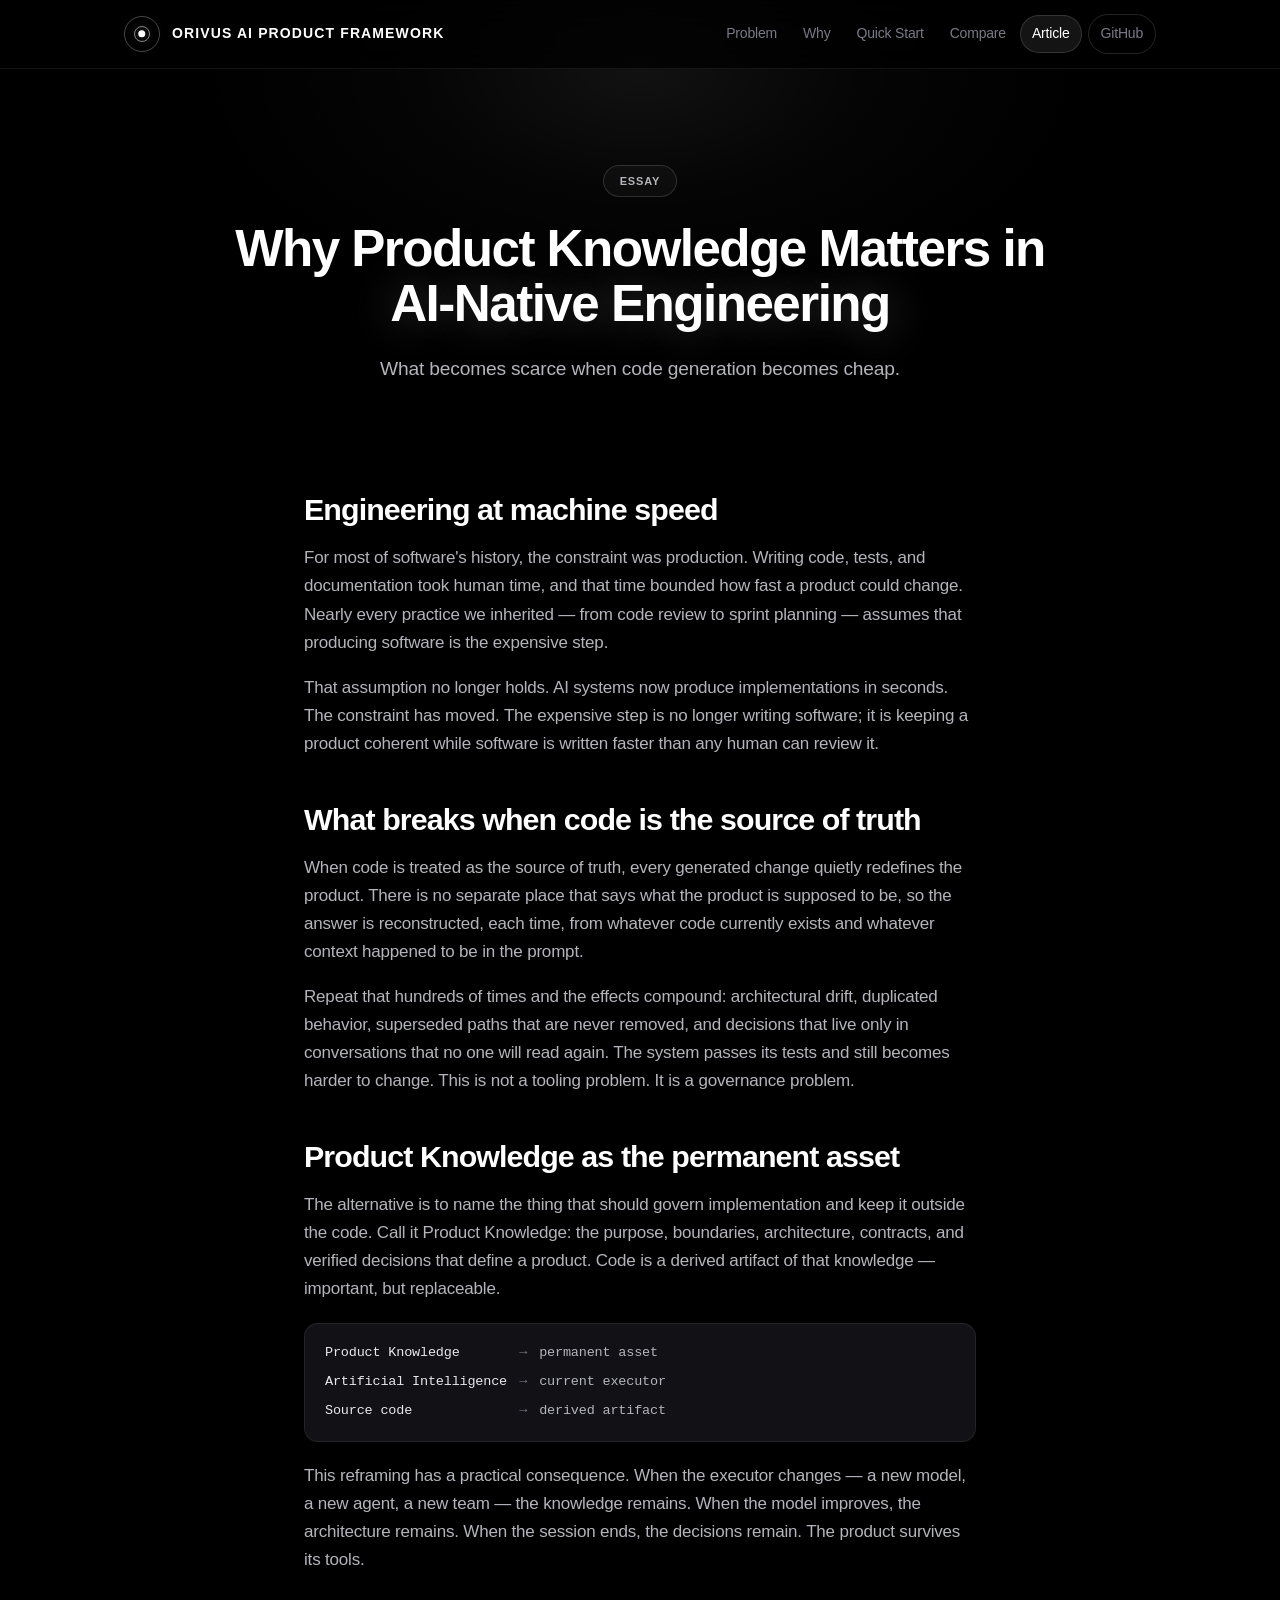
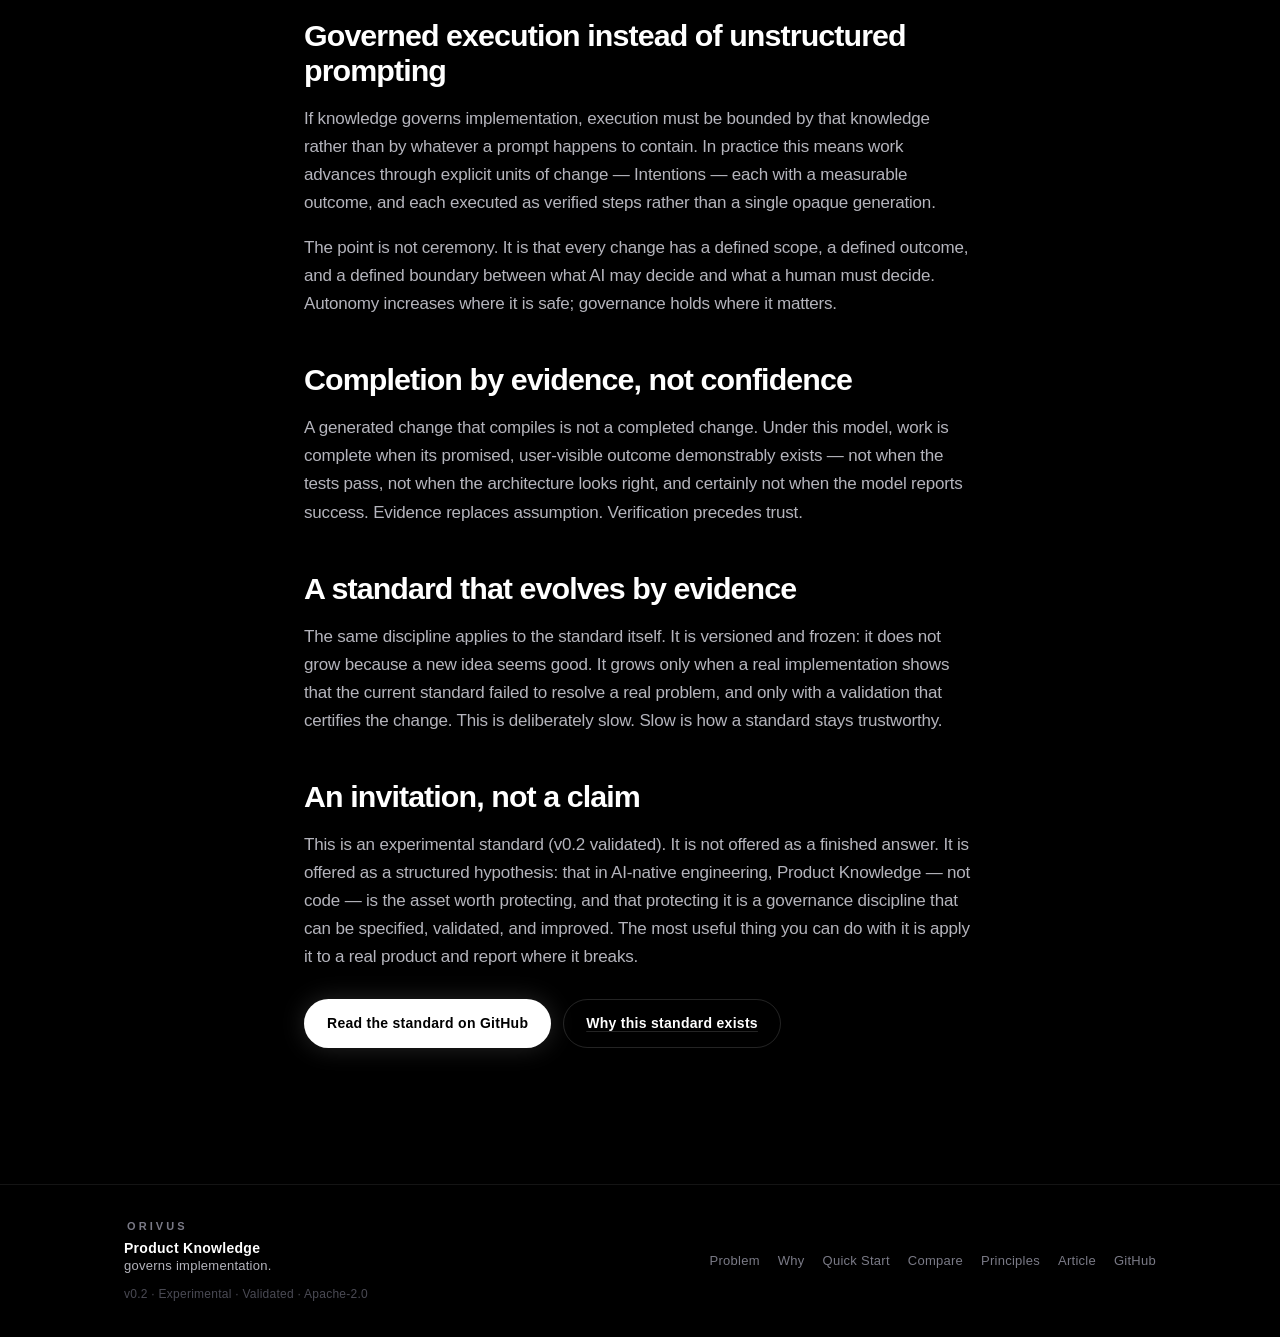
==== commit cf399801: "framework v0.2: value-driven milestones Milestones must deliver verifiable product value (GS-14). FV" ====
--- a/docs/article.html
+++ b/docs/article.html
@@ -10,6 +10,39 @@
     <meta
       name="description"
       content="A technical essay on why Product Knowledge, not source code, becomes the primary engineering asset when AI executes engineering."
+    />
+    <link rel="canonical" href="https://orivus.github.io/orivus-ai-product-framework/article.html" />
+    <meta property="og:type" content="article" />
+    <meta property="og:site_name" content="Orivus AI Product Framework" />
+    <meta property="og:url" content="https://orivus.github.io/orivus-ai-product-framework/article.html" />
+    <meta property="og:title" content="Why Product Knowledge Matters in AI-Native Engineering" />
+    <meta
+      property="og:description"
+      content="A technical essay on why Product Knowledge, not source code, becomes the primary engineering asset when AI executes engineering."
+    />
+    <meta
+      property="og:image"
+      content="https://orivus.github.io/orivus-ai-product-framework/assets/og-image.png"
+    />
+    <meta property="og:image:width" content="1200" />
+    <meta property="og:image:height" content="630" />
+    <meta
+      property="og:image:alt"
+      content="Orivus.ai — Orivus AI Product Framework. Product Knowledge governs implementation."
+    />
+    <meta name="twitter:card" content="summary_large_image" />
+    <meta name="twitter:title" content="Why Product Knowledge Matters in AI-Native Engineering" />
+    <meta
+      name="twitter:description"
+      content="A technical essay on why Product Knowledge, not source code, becomes the primary engineering asset when AI executes engineering."
+    />
+    <meta
+      name="twitter:image"
+      content="https://orivus.github.io/orivus-ai-product-framework/assets/og-image.png"
+    />
+    <meta
+      name="twitter:image:alt"
+      content="Orivus.ai — Orivus AI Product Framework. Product Knowledge governs implementation."
     />
     <link rel="icon" href="assets/orivus-logo.png" type="image/png" />
     <link rel="stylesheet" href="css/style.css" />
@@ -149,7 +182,7 @@
 
           <h2>An invitation, not a claim</h2>
           <p>
-            This is an experimental v0.1. It is not offered as a finished answer.
+            This is an experimental standard (v0.2 validated). It is not offered as a finished answer.
             It is offered as a structured hypothesis: that in AI-native
             engineering, Product Knowledge — not code — is the asset worth
             protecting, and that protecting it is a governance discipline that can
@@ -177,7 +210,7 @@
             <span class="brand-statement-line accent">Product Knowledge</span>
             <span class="brand-statement-line">governs implementation.</span>
           </div>
-          <span class="footer-meta">v0.1 · Experimental · Apache-2.0</span>
+          <span class="footer-meta">v0.2 · Experimental · Validated · Apache-2.0</span>
         </div>
         <nav class="links" aria-label="Footer">
           <a href="problem.html">Problem</a>
